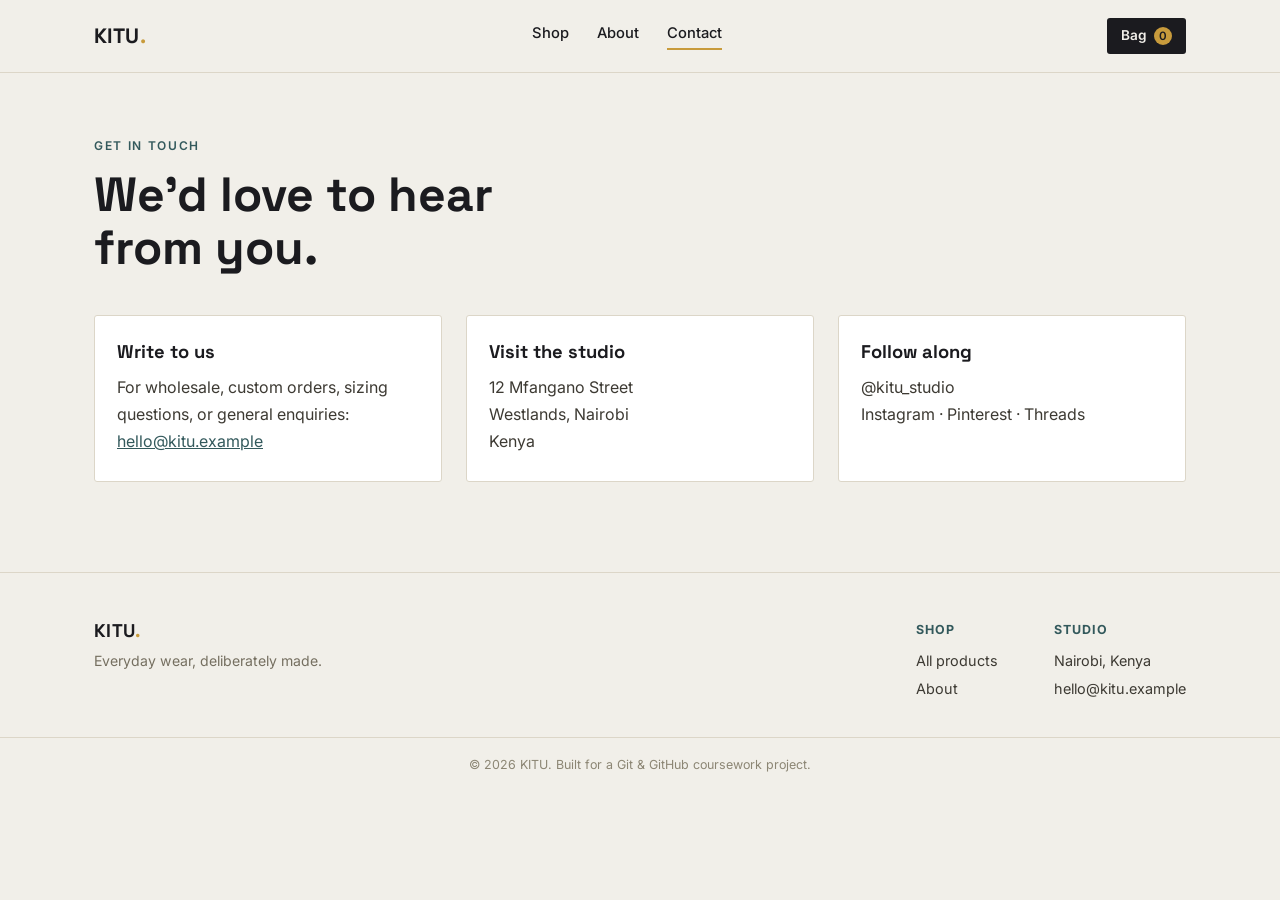
==== contact.html @ 49eed7e7 "feat: Scaffold base HTML layout, header & navigation Implements the initial storefront skeleton and " ====
<!DOCTYPE html>
<html lang="en">
<head>
<meta charset="UTF-8">
<meta name="viewport" content="width=device-width, initial-scale=1.0">
<title>Contact — KITU.</title>
<link rel="preconnect" href="https://fonts.googleapis.com">
<link href="https://fonts.googleapis.com/css2?family=Space+Grotesk:wght@500;700&family=Inter:wght@400;500;600&display=swap" rel="stylesheet">
<link rel="stylesheet" href="style .css">
</head>
<body>

  <header class="site-header">
    <div class="wrap header-inner">
      <a href="index.html" class="logo">KITU<span class="dot">.</span></a>

      <nav class="nav" id="siteNav">
        <a href="index.html">Shop</a>
        <a href="about.html">About</a>
        <a href="contact.html" class="active">Contact</a>
      </nav>

      <div class="header-actions">
        <button class="cart-btn" id="cartBtn" aria-label="Cart">
          Bag <span class="cart-count" id="cartCount">0</span>
        </button>
        <button class="menu-toggle" id="menuToggle" aria-label="Open menu" aria-expanded="false">
          <span></span><span></span><span></span>
        </button>
      </div>
    </div>
  </header>

  <main class="wrap contact-page">
    <p class="eyebrow">Get in touch</p>
    <h1>We’d love to hear from you.</h1>

    <div class="contact-grid">
      <div class="contact-card">
        <h3>Write to us</h3>
        <p>For wholesale, custom orders, sizing questions, or general enquiries:</p>
        <a href="mailto:hello@kitu.example">hello@kitu.example</a>
      </div>

      <div class="contact-card">
        <h3>Visit the studio</h3>
        <p>12 Mfangano Street<br>Westlands, Nairobi<br>Kenya</p>
      </div>

      <div class="contact-card">
        <h3>Follow along</h3>
        <p>@kitu_studio</p>
        <p>Instagram · Pinterest · Threads</p>
      </div>
    </div>
  </main>

  <footer class="site-footer">
    <div class="wrap footer-inner">
      <div>
        <p class="logo footer-logo">KITU<span class="dot">.</span></p>
        <p class="footer-tag">Everyday wear, deliberately made.</p>
      </div>
      <div class="footer-links">
        <div>
          <h4>Shop</h4>
          <a href="index.html">All products</a>
          <a href="about.html">About</a>
        </div>
        <div>
          <h4>Studio</h4>
          <p>Nairobi, Kenya</p>
          <p>hello@kitu.example</p>
        </div>
      </div>
    </div>
    <p class="footer-bottom">&copy; 2026 KITU. Built for a Git &amp; GitHub coursework project.</p>
  </footer>

  <script src="script.js"></script>
</body>
</html>
---- style .css ----
/* ---------- Tokens ---------- */
:root {
  --ink: #1b1b1f;
  --paper: #f1efe9;
  --paper-raised: #ffffff;
  --line: #dcd6c8;
  --mustard: #c89b3c;
  --teal: #33595c;
  --font-display: 'Space Grotesk', sans-serif;
  --font-body: 'Inter', sans-serif;
  --radius: 3px;
}

* { box-sizing: border-box; }

html { scroll-behavior: smooth; }

body {
  margin: 0;
  background: var(--paper);
  color: var(--ink);
  font-family: var(--font-body);
  line-height: 1.5;
}

.wrap {
  max-width: 1140px;
  margin: 0 auto;
  padding: 0 24px;
}

a { color: inherit; text-decoration: none; }

h1, h2, h3, .logo {
  font-family: var(--font-display);
  font-weight: 700;
  line-height: 1.1;
  margin: 0;
}

:focus-visible {
  outline: 2px solid var(--teal);
  outline-offset: 2px;
}

@media (prefers-reduced-motion: reduce) {
  * { animation-duration: 0.01ms !important; transition-duration: 0.01ms !important; }
}

/* ---------- Header ---------- */
.site-header {
  position: sticky;
  top: 0;
  z-index: 20;
  background: var(--paper);
  border-bottom: 1px solid var(--line);
}

.header-inner {
  display: flex;
  align-items: center;
  justify-content: space-between;
  height: 72px;
}

.logo {
  font-size: 1.3rem;
  letter-spacing: 0.02em;
}
.logo .dot { color: var(--mustard); }

.nav {
  display: flex;
  gap: 28px;
}

.nav a {
  font-size: 0.92rem;
  font-weight: 500;
  padding-bottom: 4px;
  border-bottom: 2px solid transparent;
}

.nav a.active,
.nav a:hover {
  border-bottom-color: var(--mustard);
}

.header-actions {
  display: flex;
  align-items: center;
  gap: 16px;
}

.cart-btn {
  font-family: var(--font-body);
  font-weight: 600;
  font-size: 0.85rem;
  background: var(--ink);
  color: var(--paper);
  border: none;
  border-radius: var(--radius);
  padding: 9px 14px;
  cursor: pointer;
}

.cart-count {
  display: inline-block;
  background: var(--mustard);
  color: var(--ink);
  border-radius: 50%;
  min-width: 18px;
  height: 18px;
  font-size: 0.72rem;
  line-height: 18px;
  text-align: center;
  margin-left: 4px;
}

.menu-toggle {
  display: none;
  flex-direction: column;
  justify-content: center;
  gap: 4px;
  width: 34px;
  height: 34px;
  background: none;
  border: none;
  cursor: pointer;
}
.menu-toggle span {
  height: 2px;
  background: var(--ink);
  border-radius: 2px;
}

/* ---------- Hero ---------- */
.hero {
  padding: 64px 0 0;
  overflow: hidden;
}

.hero-inner { text-align: left; }

.eyebrow {
  text-transform: uppercase;
  letter-spacing: 0.14em;
  font-size: 0.75rem;
  font-weight: 600;
  color: var(--teal);
  margin: 0 0 14px;
}

.hero h1 {
  font-size: clamp(2.2rem, 5vw, 3.6rem);
  max-width: 14ch;
}

.hero-sub {
  max-width: 46ch;
  color: #4a473f;
  margin-top: 18px;
  font-size: 1.02rem;
}

.ticker {
  margin-top: 48px;
  border-top: 1px solid var(--line);
  border-bottom: 1px solid var(--line);
  background: var(--ink);
  overflow: hidden;
  white-space: nowrap;
}

.ticker-track {
  display: inline-flex;
  animation: scroll 18s linear infinite;
}

.ticker-track span {
  font-family: var(--font-display);
  font-weight: 700;
  font-size: 0.85rem;
  letter-spacing: 0.18em;
  color: var(--paper);
  padding: 12px 32px;
  border-right: 1px solid rgba(241, 239, 233, 0.2);
}

@keyframes scroll {
  from { transform: translateX(0); }
  to { transform: translateX(-50%); }
}

/* ---------- Shop controls ---------- */
.shop { padding: 56px 24px 80px; }

.shop-controls {
  display: flex;
  flex-wrap: wrap;
  gap: 16px;
  justify-content: space-between;
  align-items: center;
  margin-bottom: 8px;
}

.filters {
  display: flex;
  gap: 8px;
  flex-wrap: wrap;
}

.chip {
  font-family: var(--font-body);
  font-size: 0.85rem;
  font-weight: 500;
  background: var(--paper-raised);
  border: 1px solid var(--line);
  border-radius: 999px;
  padding: 7px 16px;
  cursor: pointer;
  transition: background 0.15s, color 0.15s, border-color 0.15s;
}

.chip:hover { border-color: var(--teal); }

.chip.active {
  background: var(--ink);
  color: var(--paper);
  border-color: var(--ink);
}

.search-wrap { flex: 0 0 240px; }

#searchInput {
  width: 100%;
  font-family: var(--font-body);
  font-size: 0.9rem;
  padding: 9px 14px;
  border: 1px solid var(--line);
  border-radius: var(--radius);
  background: var(--paper-raised);
}
#searchInput:focus { border-color: var(--teal); }

.result-count {
  font-size: 0.82rem;
  color: #756f60;
  margin: 18px 0 24px;
}

/* ---------- Product grid ---------- */
.product-grid {
  display: grid;
  grid-template-columns: repeat(auto-fill, minmax(230px, 1fr));
  gap: 28px;
}

.product-card {
  background: var(--paper-raised);
  border: 1px solid var(--line);
  border-radius: var(--radius);
  overflow: hidden;
  display: flex;
  flex-direction: column;
}

.product-image-wrap {
  position: relative;
  width: 100%;
  aspect-ratio: 4 / 5;
  overflow: hidden;
  background: #e6e1d3;
}

.product-image {
  width: 100%;
  height: 100%;
  object-fit: cover;
  display: block;
  transition: transform 0.4s ease;
}

.product-card:hover .product-image {
  transform: scale(1.04);
}

.product-info {
  padding: 16px 16px 18px;
  display: flex;
  flex-direction: column;
  gap: 8px;
  flex: 1;
}

.product-meta {
  display: flex;
  align-items: center;
  justify-content: space-between;
  gap: 12px;
}

.product-category {
  text-transform: uppercase;
  font-size: 0.68rem;
  letter-spacing: 0.1em;
  color: var(--teal);
  font-weight: 600;
  margin: 0;
}

.product-price {
  font-weight: 600;
  font-size: 0.95rem;
  margin: 0;
}

.product-card h3 {
  font-family: var(--font-display);
  font-weight: 700;
  font-size: 1.02rem;
  margin: 0;
}

.add-to-cart {
  margin-top: auto;
  width: fit-content;
  font-family: var(--font-body);
  font-size: 0.78rem;
  font-weight: 600;
  background: transparent;
  border: 1px solid var(--ink);
  border-radius: var(--radius);
  padding: 6px 12px;
  cursor: pointer;
  transition: background 0.15s, color 0.15s;
}

.add-to-cart:hover {
  background: var(--ink);
  color: var(--paper);
}

.empty-state {
  text-align: center;
  color: #756f60;
  padding: 60px 0;
}

/* ---------- Toast ---------- */
.toast {
  position: fixed;
  bottom: 24px;
  left: 50%;
  transform: translate(-50%, 20px);
  background: var(--ink);
  color: var(--paper);
  font-size: 0.85rem;
  font-weight: 500;
  padding: 12px 20px;
  border-radius: var(--radius);
  opacity: 0;
  pointer-events: none;
  transition: opacity 0.25s ease, transform 0.25s ease;
  z-index: 50;
}

.toast.show {
  opacity: 1;
  transform: translate(-50%, 0);
}

/* ---------- About page ---------- */
.about-page { padding: 64px 24px 90px; }

.about-page h1 {
  font-size: clamp(2rem, 4.5vw, 3rem);
  margin-top: 14px;
  max-width: 16ch;
}

.about-grid {
  display: grid;
  grid-template-columns: 1fr 1.3fr;
  gap: 56px;
  margin-top: 40px;
}

.about-lede {
  font-size: 1.05rem;
  color: #3d3a33;
}

.about-facts {
  display: flex;
  flex-direction: column;
  gap: 28px;
}

/* ---------- Contact page ---------- */
.contact-page {
  padding: 64px 24px 90px;
}

.contact-page h1 {
  font-size: clamp(2rem, 4.5vw, 3rem);
  margin-top: 14px;
  max-width: 16ch;
}

.contact-grid {
  display: grid;
  grid-template-columns: repeat(3, minmax(200px, 1fr));
  gap: 24px;
  margin-top: 40px;
}

.contact-card {
  background: var(--paper-raised);
  border: 1px solid var(--line);
  border-radius: var(--radius);
  padding: 26px 22px;
}

.contact-card h3 {
  font-family: var(--font-display);
  font-size: 1.15rem;
  margin: 0 0 12px;
}

.contact-card p,
.contact-card a {
  margin: 0;
  color: #3d3a33;
  line-height: 1.7;
}

.contact-card a {
  color: var(--teal);
  text-decoration: underline;
  text-decoration-thickness: 1px;
}

@media (max-width: 760px) {
  .contact-grid {
    grid-template-columns: 1fr;
  }
}

.fact-num {
  font-family: var(--font-display);
  color: var(--mustard);
  font-weight: 700;
  font-size: 0.85rem;
}

.fact h3 {
  font-size: 1.05rem;
  margin: 4px 0 6px;
}

.fact p {
  margin: 0;
  color: #4a473f;
  font-size: 0.94rem;
}

/* ---------- Footer ---------- */
.site-footer {
  border-top: 1px solid var(--line);
  padding-top: 48px;
}

.footer-inner {
  display: flex;
  flex-wrap: wrap;
  justify-content: space-between;
  gap: 40px;
  padding-bottom: 32px;
}

.footer-logo { font-size: 1.15rem; }

.footer-tag {
  color: #756f60;
  font-size: 0.88rem;
  margin-top: 8px;
}

.footer-links {
  display: flex;
  gap: 56px;
}

.footer-links h4 {
  font-size: 0.78rem;
  text-transform: uppercase;
  letter-spacing: 0.08em;
  margin: 0 0 10px;
  color: var(--teal);
}

.footer-links a,
.footer-links p {
  display: block;
  font-size: 0.9rem;
  margin: 6px 0;
  color: #3d3a33;
}

.footer-bottom {
  text-align: center;
  font-size: 0.78rem;
  color: #8c8674;
  border-top: 1px solid var(--line);
  padding: 18px 0;
  margin: 0;
}

/* ---------- Responsive ---------- */
@media (max-width: 780px) {
  .nav {
    position: absolute;
    top: 72px;
    left: 0;
    right: 0;
    background: var(--paper);
    border-bottom: 1px solid var(--line);
    flex-direction: column;
    gap: 0;
    display: none;
  }
  .nav.open { display: flex; }
  .nav a {
    padding: 14px 24px;
    border-bottom: 1px solid var(--line);
  }
  .menu-toggle { display: flex; }

  .about-grid {
    grid-template-columns: 1fr;
    gap: 32px;
  }
}

@media (max-width: 480px) {
  .search-wrap { flex: 1 1 100%; }
  .shop-controls { flex-direction: column; align-items: stretch; }
}
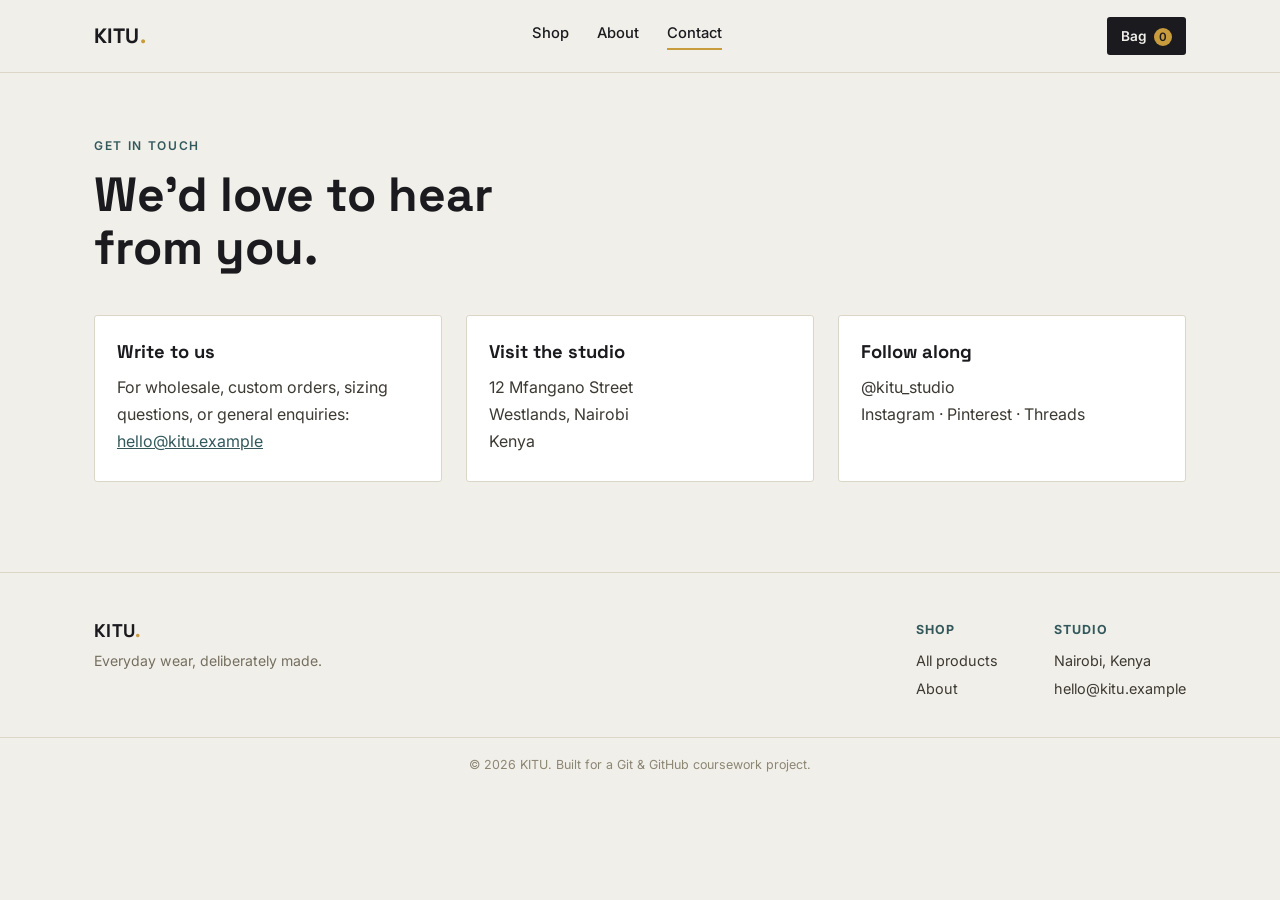
==== commit 3024434d: "feat: Add shopping bag page and cart persistence Adds a dedicated bag page so customers can review s" ====
--- a/contact.html
+++ b/contact.html
@@ -21,9 +21,9 @@
       </nav>
 
       <div class="header-actions">
-        <button class="cart-btn" id="cartBtn" aria-label="Cart">
+        <a href="bag.html" class="cart-btn" id="cartBtn" aria-label="Cart">
           Bag <span class="cart-count" id="cartCount">0</span>
-        </button>
+        </a>
         <button class="menu-toggle" id="menuToggle" aria-label="Open menu" aria-expanded="false">
           <span></span><span></span><span></span>
         </button>
--- a/style .css
+++ b/style .css
@@ -445,6 +445,167 @@
   .contact-grid {
     grid-template-columns: 1fr;
   }
+}
+
+/* ---------- Bag page ---------- */
+.bag-page {
+  padding: 64px 24px 90px;
+}
+
+.bag-header-row {
+  display: flex;
+  align-items: center;
+  justify-content: space-between;
+  gap: 16px;
+  margin: 16px 0 32px;
+}
+
+.bag-header-row h1 {
+  font-size: clamp(2rem, 4vw, 3rem);
+  margin: 0;
+}
+
+.clear-bag-btn {
+  background: transparent;
+  border: 1px solid var(--line);
+  border-radius: var(--radius);
+  padding: 9px 14px;
+  cursor: pointer;
+  font-family: var(--font-body);
+  font-weight: 600;
+}
+
+.bag-layout {
+  display: grid;
+  grid-template-columns: minmax(0, 2fr) minmax(220px, 0.9fr);
+  gap: 28px;
+  align-items: start;
+}
+
+.bag-items {
+  display: flex;
+  flex-direction: column;
+  gap: 18px;
+}
+
+.bag-item {
+  display: grid;
+  grid-template-columns: 110px 1fr auto;
+  gap: 18px;
+  align-items: center;
+  background: var(--paper-raised);
+  border: 1px solid var(--line);
+  border-radius: var(--radius);
+  padding: 16px;
+}
+
+.bag-item-image {
+  width: 110px;
+  height: 110px;
+  object-fit: cover;
+  border-radius: var(--radius);
+}
+
+.bag-item-details {
+  display: flex;
+  justify-content: space-between;
+  gap: 18px;
+  align-items: center;
+}
+
+.bag-item-category {
+  margin: 0 0 6px;
+  text-transform: uppercase;
+  letter-spacing: 0.09em;
+  font-size: 0.68rem;
+  color: var(--teal);
+  font-weight: 600;
+}
+
+.bag-item-details h3 {
+  margin: 0;
+  font-size: 1.15rem;
+}
+
+.bag-item-controls {
+  display: flex;
+  align-items: center;
+  gap: 12px;
+  color: #4a473f;
+  font-size: 0.9rem;
+}
+
+.bag-remove {
+  background: none;
+  border: none;
+  color: var(--teal);
+  font-weight: 600;
+  cursor: pointer;
+  padding: 0;
+}
+
+.bag-item-price {
+  font-weight: 700;
+  font-size: 1rem;
+}
+
+.bag-summary {
+  background: var(--paper-raised);
+  border: 1px solid var(--line);
+  border-radius: var(--radius);
+  padding: 20px 18px;
+}
+
+.bag-summary h2 {
+  margin: 0 0 18px;
+  font-size: 1.1rem;
+}
+
+.summary-row {
+  display: flex;
+  align-items: center;
+  justify-content: space-between;
+  padding: 8px 0;
+  color: #3d3a33;
+}
+
+.total-row {
+  margin-top: 8px;
+  border-top: 1px solid var(--line);
+  padding-top: 14px;
+  font-size: 1.05rem;
+}
+
+.checkout-btn {
+  width: 100%;
+  margin-top: 18px;
+  background: var(--ink);
+  color: var(--paper);
+  border: none;
+  border-radius: var(--radius);
+  padding: 12px 18px;
+  font-family: var(--font-body);
+  font-weight: 600;
+  cursor: pointer;
+}
+
+.empty-bag {
+  background: var(--paper-raised);
+  border: 1px solid var(--line);
+  border-radius: var(--radius);
+  padding: 32px 24px;
+  text-align: center;
+}
+
+.empty-bag p {
+  margin: 0 0 16px;
+  font-size: 1.05rem;
+}
+
+.empty-bag-link {
+  display: inline-block;
+  color: var(--teal);
+  font-weight: 600;
 }
 
 .fact-num {
@@ -541,6 +702,32 @@
     grid-template-columns: 1fr;
     gap: 32px;
   }
+
+  .bag-layout {
+    grid-template-columns: 1fr;
+  }
+
+  .bag-item {
+    grid-template-columns: 90px 1fr;
+    grid-template-areas:
+      'image details'
+      'image price';
+  }
+
+  .bag-item-image {
+    grid-area: image;
+  }
+
+  .bag-item-details {
+    grid-area: details;
+    flex-direction: column;
+    align-items: flex-start;
+  }
+
+  .bag-item-price {
+    grid-area: price;
+    justify-self: end;
+  }
 }
 
 @media (max-width: 480px) {
